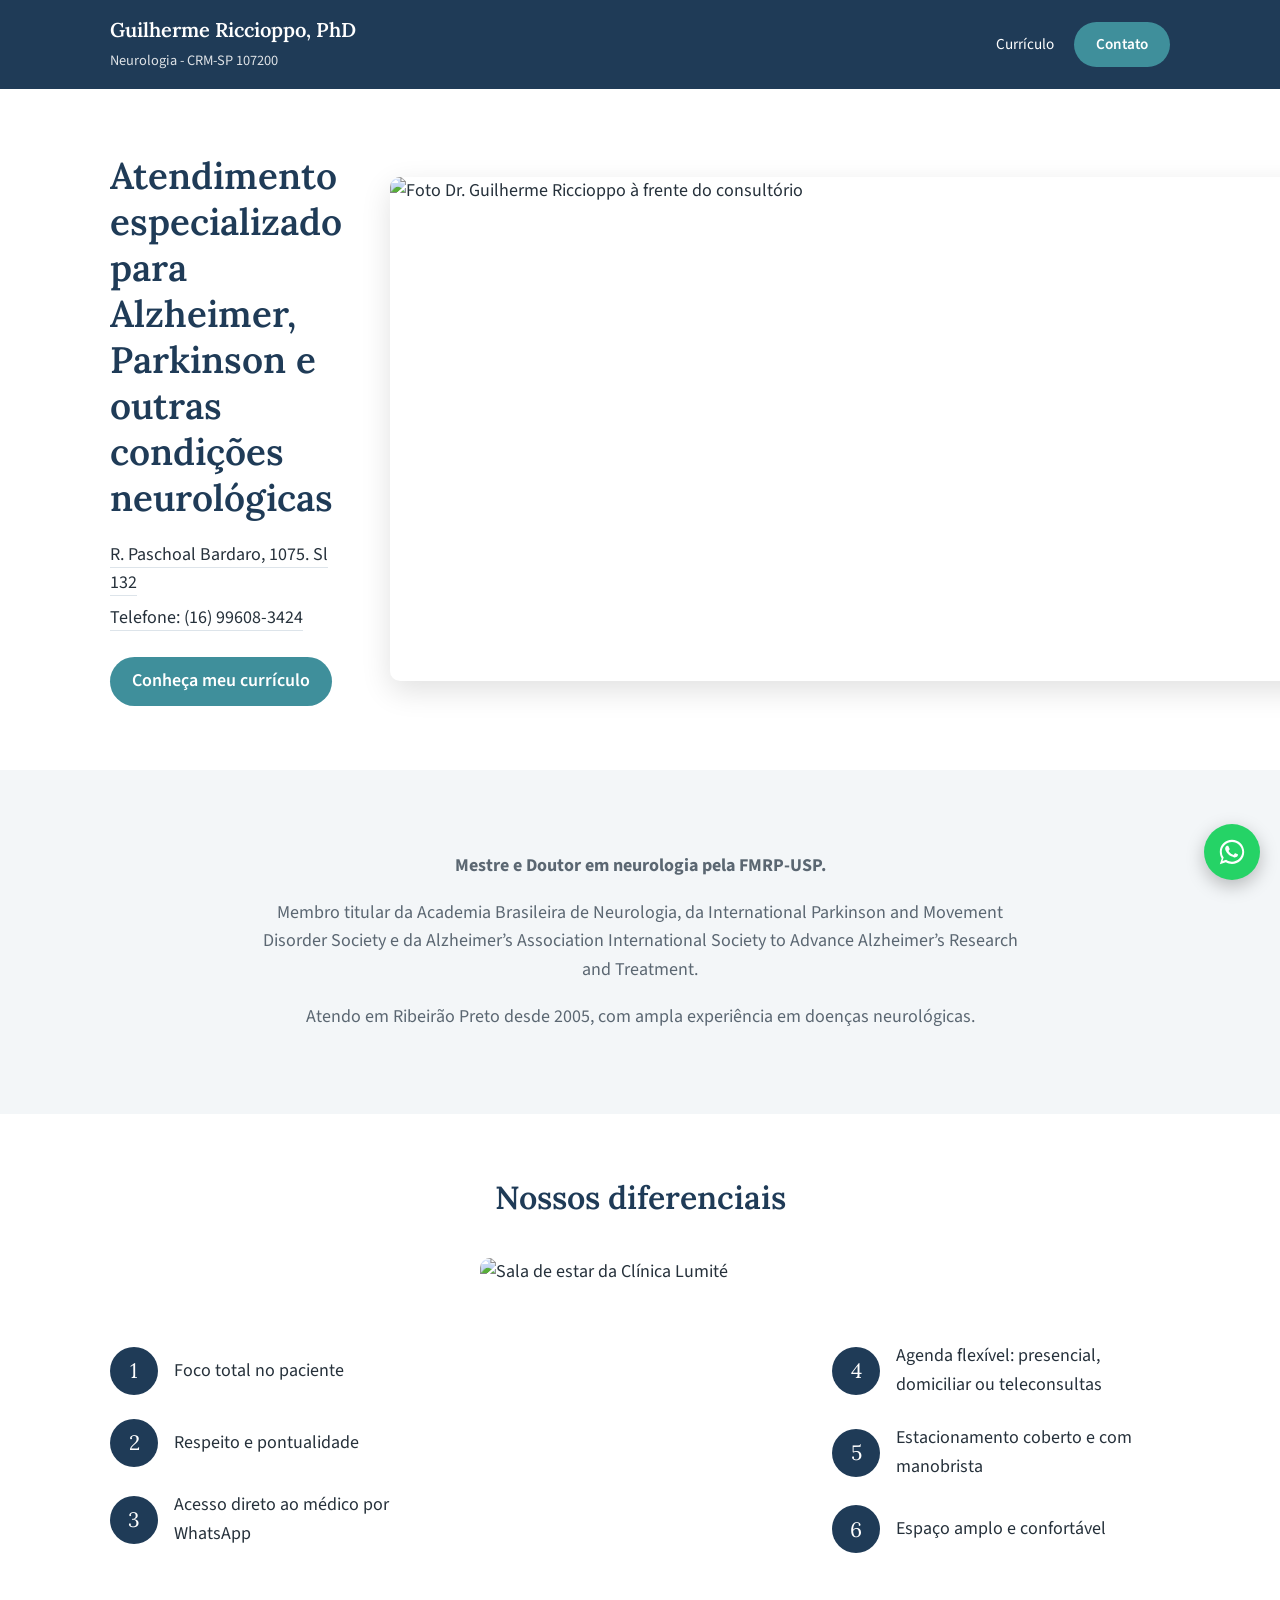
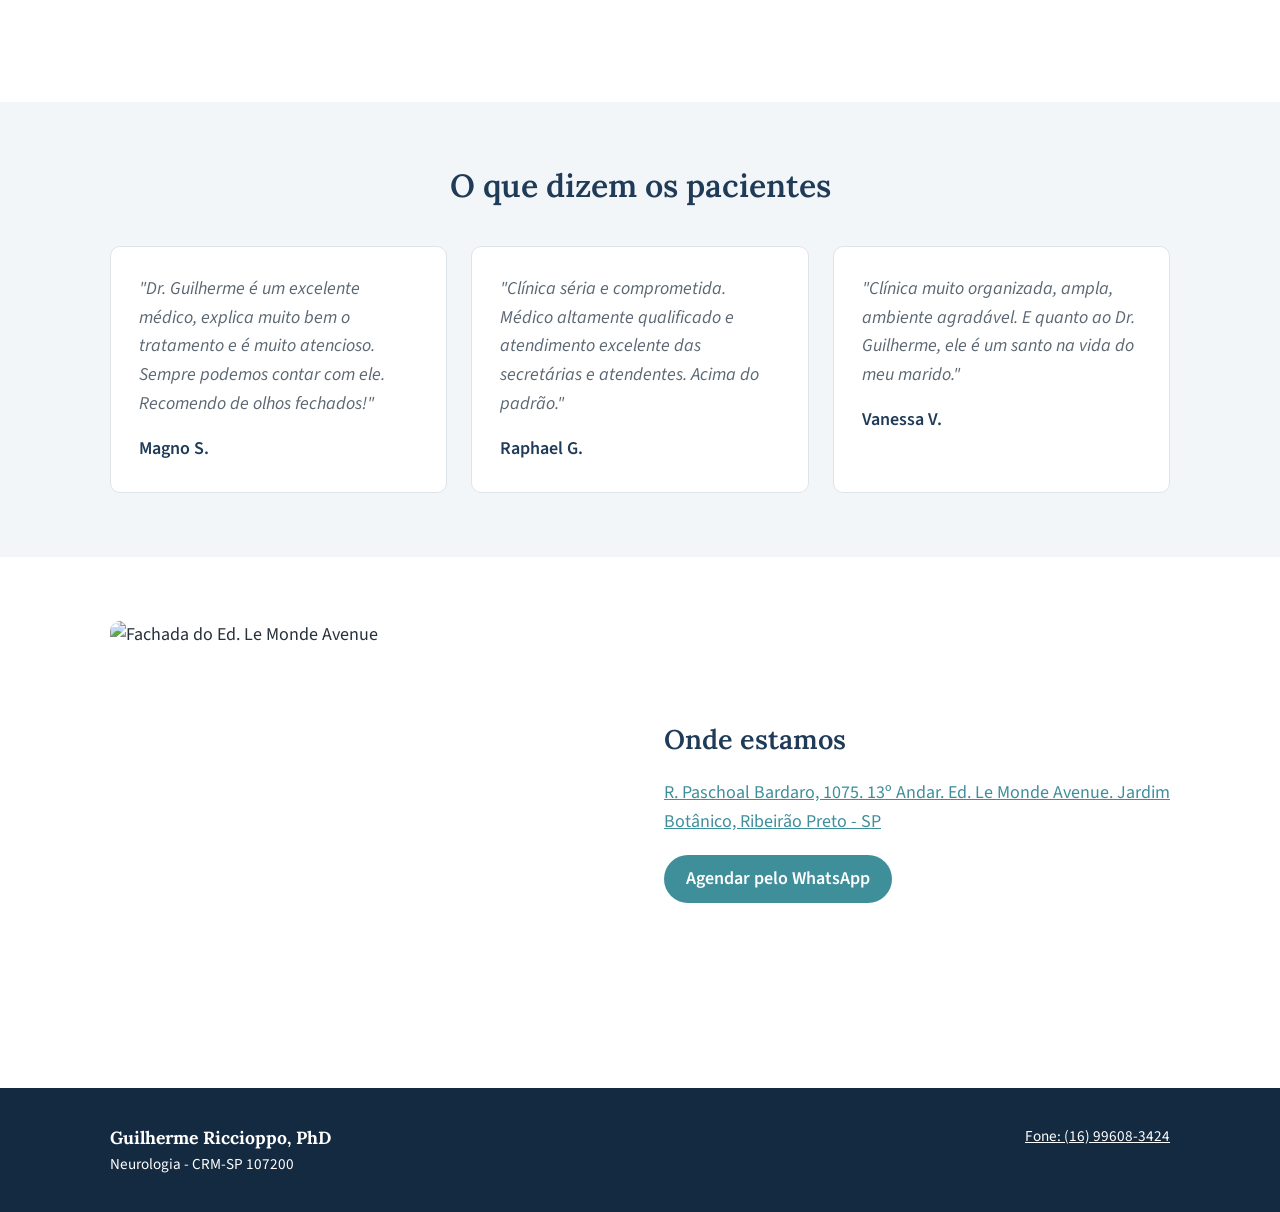
==== index.html @ bb1ff9f2 "Add files via upload" ====
<!doctype html>
<html lang="pt-BR">
<head>
  <meta charset="utf-8">
  <meta name="viewport" content="width=device-width, initial-scale=1">
  <title>Neurologista em Ribeirão Preto | Dr. Guilherme Riccioppo</title>
  <meta name="description" content="Dr. Guilherme Riccioppo, neurologista em Ribeirão Preto. Mestrado e doutorado pela USP. Especialista em Alzheimer e Parkinson.">
  <meta name="google-site-verification" content="aYEOcPiTILxVEPzBw_EZN9UqZXwTdBmmPAOuNg7Dypo">
  <meta name="format-detection" content="telephone=no">
  <link rel="canonical" href="https://www.drguilhermericcioppo.com.br/">

  <meta property="og:type" content="website">
  <meta property="og:site_name" content="Dr. Guilherme Riccioppo Neurologista">
  <meta property="og:title" content="Neurologista em Ribeirão Preto">
  <meta property="og:description" content="Dr. Guilherme Riccioppo, neurologista. Mestrado e doutorado pela USP. Especialista em Alzheimer e Parkinson.">
  <meta property="og:url" content="https://www.drguilhermericcioppo.com.br/">
  <meta property="og:image" content="https://www.drguilhermericcioppo.com.br/img/og.jpg">
  <meta name="twitter:card" content="summary_large_image">

  <link rel="preconnect" href="https://fonts.googleapis.com">
  <link rel="preconnect" href="https://fonts.gstatic.com" crossorigin>
  <link href="https://fonts.googleapis.com/css2?family=Lora:wght@500;600&family=Source+Sans+3:wght@400;600&display=swap" rel="stylesheet">
  <link rel="stylesheet" href="style.css">

  <script type="application/ld+json">
  {
    "@context": "https://schema.org",
    "@type": "Physician",
    "name": "Dr. Guilherme Riccioppo",
    "medicalSpecialty": "Neurologic",
    "url": "https://www.drguilhermericcioppo.com.br/",
    "telephone": "+55-16-99608-3424",
    "address": {
      "@type": "PostalAddress",
      "streetAddress": "R. Paschoal Bardaro, 1075, 13º andar, sala 132",
      "addressLocality": "Ribeirão Preto",
      "addressRegion": "SP",
      "addressCountry": "BR"
    }
  }
  </script>
</head>
<body>

<header class="topo">
  <div class="container">
    <a class="marca" href="./">
      <strong>Guilherme Riccioppo, PhD</strong>
      <span>Neurologia - CRM-SP 107200</span>
    </a>
    <nav class="nav">
      <a class="link-texto" href="curriculo.html">Currículo</a>
      <a class="botao" href="https://wa.me/5516996083424" target="_blank" rel="noopener">Contato</a>
    </nav>
  </div>
</header>

<main>

  <section class="hero">
    <div class="container">
      <div>
        <h1>Atendimento especializado para Alzheimer, Parkinson e outras condições neurológicas</h1>
        <ul class="contatos">
          <li><a href="https://maps.app.goo.gl/qVdudefk9HLkmgi99" target="_blank" rel="noopener">R. Paschoal Bardaro, 1075. Sl 132</a></li>
          <li><a href="https://wa.me/5516996083424" target="_blank" rel="noopener">Telefone: (16) 99608-3424</a></li>
        </ul>
        <a class="botao" href="curriculo.html">Conheça meu currículo</a>
      </div>
      <img src="img/consultorio.jpg" alt="Foto Dr. Guilherme Riccioppo à frente do consultório" width="930" height="504">
    </div>
  </section>

  <section class="sobre alt">
    <div class="container">
      <p><strong>Mestre e Doutor em neurologia pela FMRP-USP.</strong></p>
      <p>Membro titular da Academia Brasileira de Neurologia, da International Parkinson and Movement Disorder Society e da Alzheimer’s Association International Society to Advance Alzheimer’s Research and Treatment.</p>
      <p>Atendo em Ribeirão Preto desde 2005, com ampla experiência em doenças neurológicas.</p>
    </div>
  </section>

  <section class="diferenciais">
    <div class="container">
      <h2>Nossos diferenciais</h2>
      <div class="dif-grid">
        <ul class="dif-lista">
          <li><span class="num">1</span> Foco total no paciente</li>
          <li><span class="num">2</span> Respeito e pontualidade</li>
          <li><span class="num">3</span> Acesso direto ao médico por WhatsApp</li>
        </ul>
        <img src="img/sala-estar.jpg" alt="Sala de estar da Clínica Lumité" width="366" height="416" loading="lazy">
        <ul class="dif-lista">
          <li><span class="num">4</span> Agenda flexível: presencial, domiciliar ou teleconsultas</li>
          <li><span class="num">5</span> Estacionamento coberto e com manobrista</li>
          <li><span class="num">6</span> Espaço amplo e confortável</li>
        </ul>
      </div>
    </div>
  </section>

  <section class="depoimentos alt">
    <div class="container">
      <h2>O que dizem os pacientes</h2>
      <div class="dep-grid">
        <blockquote>
          "Dr. Guilherme é um excelente médico, explica muito bem o tratamento e é muito atencioso. Sempre podemos contar com ele. Recomendo de olhos fechados!"
          <cite>Magno S.</cite>
        </blockquote>
        <blockquote>
          "Clínica séria e comprometida. Médico altamente qualificado e atendimento excelente das secretárias e atendentes. Acima do padrão."
          <cite>Raphael G.</cite>
        </blockquote>
        <blockquote>
          "Clínica muito organizada, ampla, ambiente agradável. E quanto ao Dr. Guilherme, ele é um santo na vida do meu marido."
          <cite>Vanessa V.</cite>
        </blockquote>
      </div>
    </div>
  </section>

  <section class="local">
    <div class="container">
      <img src="img/predio.jpg" alt="Fachada do Ed. Le Monde Avenue" width="406" height="403" loading="lazy">
      <div>
        <h2>Onde estamos</h2>
        <p><a href="https://maps.app.goo.gl/qVdudefk9HLkmgi99" target="_blank" rel="noopener">R. Paschoal Bardaro, 1075. 13º Andar. Ed. Le Monde Avenue. Jardim Botânico, Ribeirão Preto - SP</a></p>
        <p><a class="botao" href="https://wa.me/5516996083424" target="_blank" rel="noopener">Agendar pelo WhatsApp</a></p>
      </div>
    </div>
  </section>

</main>

<footer class="rodape">
  <div class="container">
    <div>
      <strong>Guilherme Riccioppo, PhD</strong><br>
      Neurologia - CRM-SP 107200
    </div>
    <div>
      <a href="https://wa.me/5516996083424" target="_blank" rel="noopener">Fone: (16) 99608-3424</a>
    </div>
  </div>
</footer>

<a class="whats" href="https://wa.me/5516996083424" target="_blank" rel="noopener" aria-label="Conversar pelo WhatsApp">
  <svg viewBox="0 0 32 32" aria-hidden="true"><path d="M16 3C8.8 3 3 8.7 3 15.8c0 2.5.7 4.9 2 7L3 29l6.4-2c2 1.1 4.3 1.7 6.6 1.7 7.2 0 13-5.7 13-12.8S23.2 3 16 3zm0 23.3c-2.1 0-4.1-.6-5.9-1.7l-.4-.3-3.8 1.2 1.2-3.7-.3-.4a10.4 10.4 0 0 1-1.7-5.7C5.1 10 10 5.2 16 5.2S26.9 10 26.9 15.8 22 26.3 16 26.3zm6-7.8c-.3-.2-2-1-2.3-1.1-.3-.1-.5-.2-.8.2-.2.3-.9 1.1-1.1 1.3-.2.2-.4.3-.7.1-.3-.2-1.4-.5-2.7-1.6-1-.9-1.7-2-1.9-2.3-.2-.3 0-.5.1-.7l.5-.6c.2-.2.2-.4.3-.6.1-.2 0-.4 0-.6l-1.1-2.6c-.3-.7-.6-.6-.8-.6h-.7c-.2 0-.6.1-.9.4-.3.3-1.2 1.1-1.2 2.7s1.2 3.2 1.4 3.4c.2.2 2.4 3.6 5.8 5 .8.3 1.4.5 1.9.7.8.3 1.5.2 2.1.1.6-.1 2-.8 2.2-1.6.3-.8.3-1.5.2-1.6-.1-.2-.3-.3-.6-.4z"/></svg>
</a>

</body>
</html>
---- style.css ----
:root {
  --azul: #1f3b57;
  --azul-escuro: #142a40;
  --destaque: #3f8f9b;
  --fundo: #ffffff;
  --fundo-alt: #f3f6f8;
  --texto: #26313b;
  --texto-suave: #5b6772;
  --borda: #dde4ea;
  --max: 1100px;
}

* { box-sizing: border-box; }

html { scroll-behavior: smooth; }

body {
  margin: 0;
  font-family: "Source Sans 3", "Helvetica Neue", Arial, sans-serif;
  font-size: 18px;
  line-height: 1.6;
  color: var(--texto);
  background: var(--fundo);
}

h1, h2, h3 {
  font-family: "Lora", Georgia, serif;
  color: var(--azul);
  line-height: 1.25;
  font-weight: 600;
}

a { color: var(--destaque); }

img { max-width: 100%; height: auto; display: block; }

.container {
  max-width: var(--max);
  margin: 0 auto;
  padding: 0 20px;
}

/* Cabeçalho */
.topo {
  background: var(--azul);
  color: #fff;
  position: sticky;
  top: 0;
  z-index: 10;
}
.topo .container {
  display: flex;
  align-items: center;
  justify-content: space-between;
  gap: 16px;
  padding-top: 14px;
  padding-bottom: 14px;
}
.marca { color: #fff; text-decoration: none; }
.marca strong {
  display: block;
  font-family: "Lora", Georgia, serif;
  font-size: 1.25rem;
  font-weight: 600;
}
.marca span { font-size: 0.9rem; opacity: 0.85; }
.nav { display: flex; align-items: center; gap: 20px; }
.nav a { color: #fff; text-decoration: none; font-size: 0.95rem; }
.nav a:hover { text-decoration: underline; }

.botao {
  display: inline-block;
  background: var(--destaque);
  color: #fff !important;
  text-decoration: none !important;
  padding: 10px 22px;
  border-radius: 999px;
  font-weight: 600;
  transition: background 0.2s;
}
.botao:hover { background: #33767f; }
.botao.claro { background: #fff; color: var(--azul) !important; }

/* Seções */
section { padding: 64px 0; }
.alt { background: var(--fundo-alt); }

.hero .container {
  display: grid;
  grid-template-columns: 1.1fr 1fr;
  gap: 48px;
  align-items: center;
}
.hero h1 { font-size: 2.3rem; margin: 0 0 20px; }
.hero img { border-radius: 10px; box-shadow: 0 10px 30px rgba(0,0,0,0.12); }
.contatos { list-style: none; padding: 0; margin: 0 0 24px; }
.contatos li { margin-bottom: 6px; }
.contatos a { color: var(--texto); text-decoration: none; border-bottom: 1px solid var(--borda); }
.contatos a:hover { color: var(--destaque); }

.sobre .container { max-width: 820px; text-align: center; }
.sobre p { color: var(--texto-suave); }

/* Diferenciais */
.diferenciais h2, .depoimentos h2 { text-align: center; font-size: 2rem; margin: 0 0 40px; }
.dif-grid {
  display: grid;
  grid-template-columns: 1fr 320px 1fr;
  gap: 32px;
  align-items: center;
}
.dif-grid img { border-radius: 10px; width: 100%; height: 380px; object-fit: cover; }
.dif-lista { list-style: none; margin: 0; padding: 0; display: grid; gap: 24px; }
.dif-lista li { display: flex; gap: 16px; align-items: center; }
.num {
  flex: 0 0 48px;
  height: 48px;
  border-radius: 50%;
  background: var(--azul);
  color: #fff;
  display: flex;
  align-items: center;
  justify-content: center;
  font-family: "Lora", Georgia, serif;
  font-size: 1.3rem;
}

/* Depoimentos */
.dep-grid {
  display: grid;
  grid-template-columns: repeat(3, 1fr);
  gap: 24px;
}
blockquote {
  margin: 0;
  background: #fff;
  border: 1px solid var(--borda);
  border-radius: 10px;
  padding: 28px;
  font-style: italic;
  color: var(--texto-suave);
}
blockquote cite {
  display: block;
  margin-top: 16px;
  font-style: normal;
  font-weight: 600;
  color: var(--azul);
}

/* Localização */
.local .container {
  display: grid;
  grid-template-columns: 1fr 1fr;
  gap: 48px;
  align-items: center;
}
.local img { border-radius: 10px; }
.local h2 { margin-top: 0; }

/* Currículo */
.cv-intro .container {
  display: grid;
  grid-template-columns: 1fr 1.4fr;
  gap: 48px;
  align-items: center;
}
.cv-intro img { border-radius: 10px; }
.cv-texto { max-width: 820px; margin: 0 auto; }
.cv-logos { display: flex; gap: 24px; justify-content: center; align-items: center; flex-wrap: wrap; margin: 32px 0; }
.cv-logos img { max-height: 120px; width: auto; }

/* Rodapé */
.rodape {
  background: var(--azul-escuro);
  color: #fff;
  padding: 36px 0;
  font-size: 0.95rem;
}
.rodape .container {
  display: flex;
  justify-content: space-between;
  flex-wrap: wrap;
  gap: 16px;
}
.rodape a { color: #fff; }
.rodape strong { font-family: "Lora", Georgia, serif; font-size: 1.1rem; }

/* Botão flutuante de WhatsApp */
.whats {
  position: fixed;
  right: 20px;
  bottom: 20px;
  width: 56px;
  height: 56px;
  border-radius: 50%;
  background: #25d366;
  display: flex;
  align-items: center;
  justify-content: center;
  box-shadow: 0 6px 18px rgba(0,0,0,0.25);
  z-index: 20;
}
.whats svg { width: 30px; height: 30px; fill: #fff; }

/* Responsivo */
@media (max-width: 860px) {
  body { font-size: 17px; }
  section { padding: 44px 0; }
  .hero .container, .local .container, .cv-intro .container { grid-template-columns: 1fr; gap: 28px; }
  .hero h1 { font-size: 1.8rem; }
  .dif-grid { grid-template-columns: 1fr; }
  .dif-grid img { height: 260px; }
  .dep-grid { grid-template-columns: 1fr; }
  .nav .link-texto { display: none; }
  .marca strong { font-size: 1.1rem; }
}
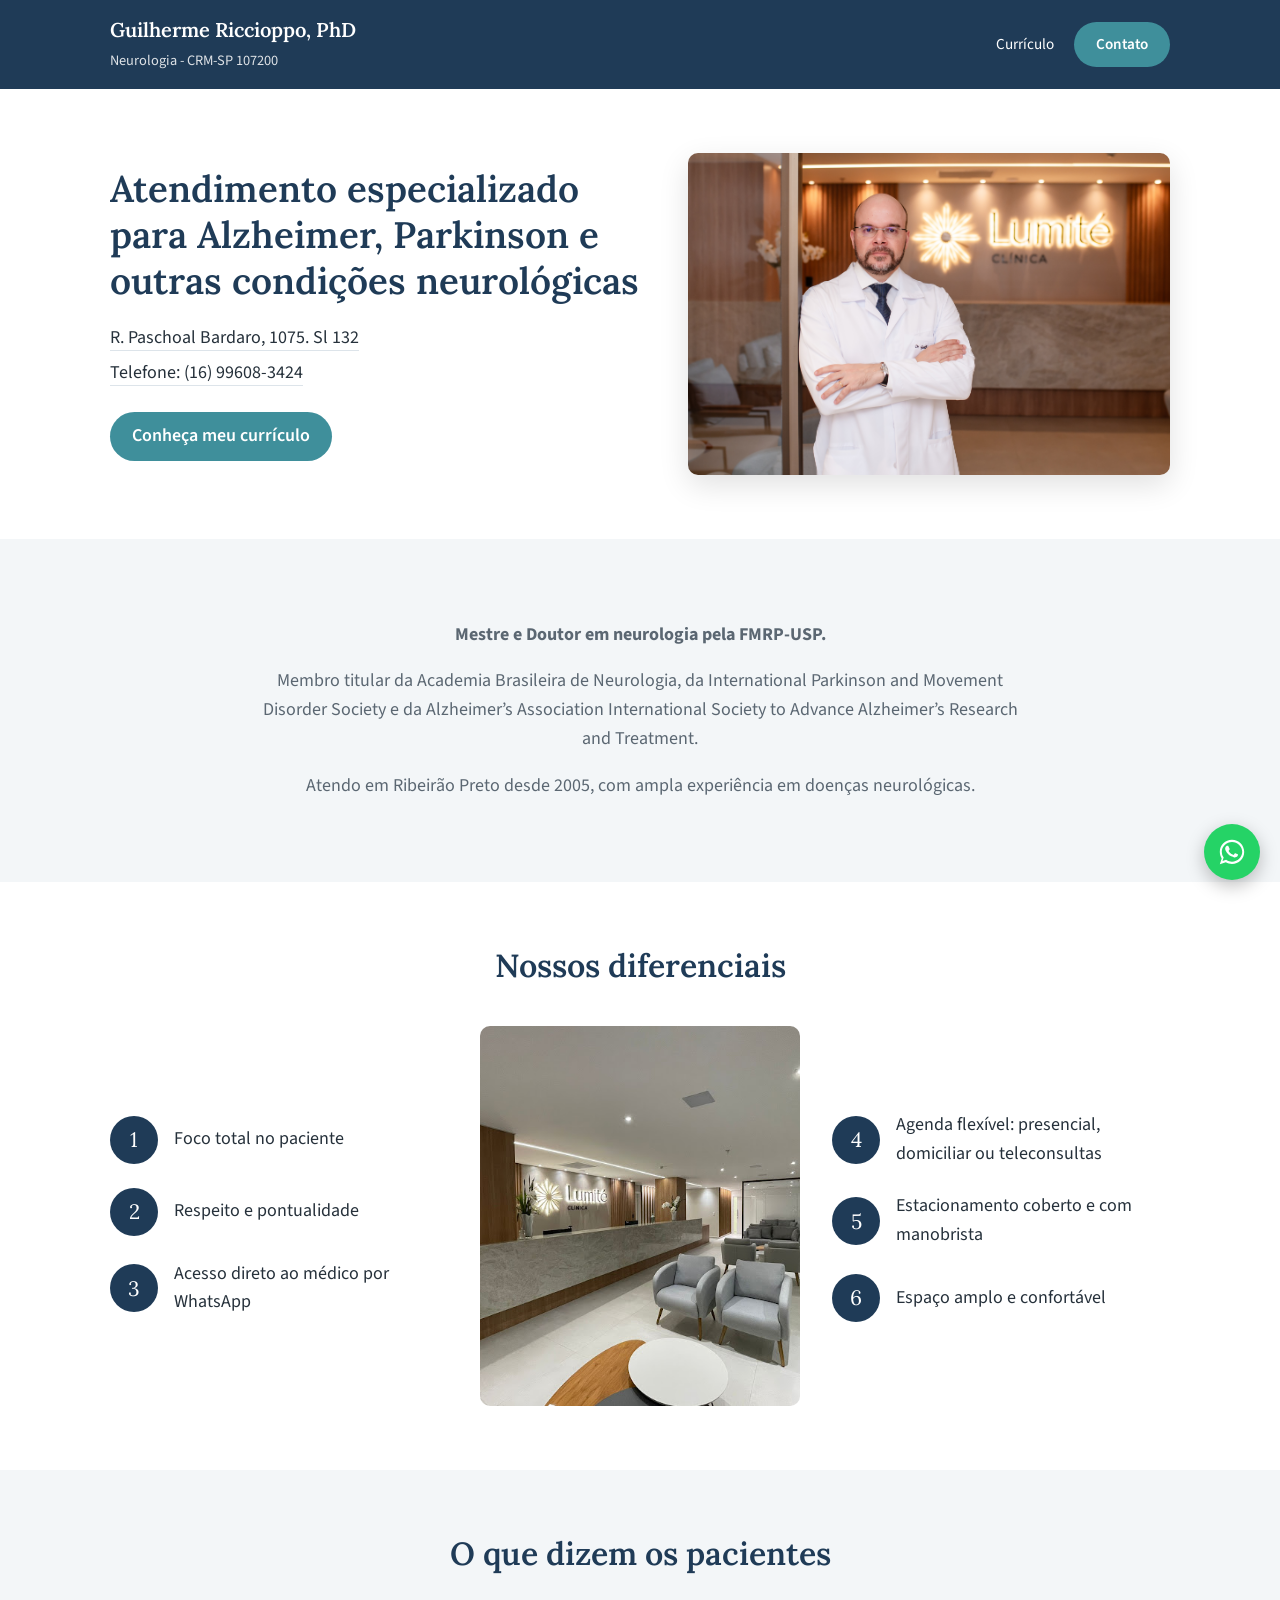
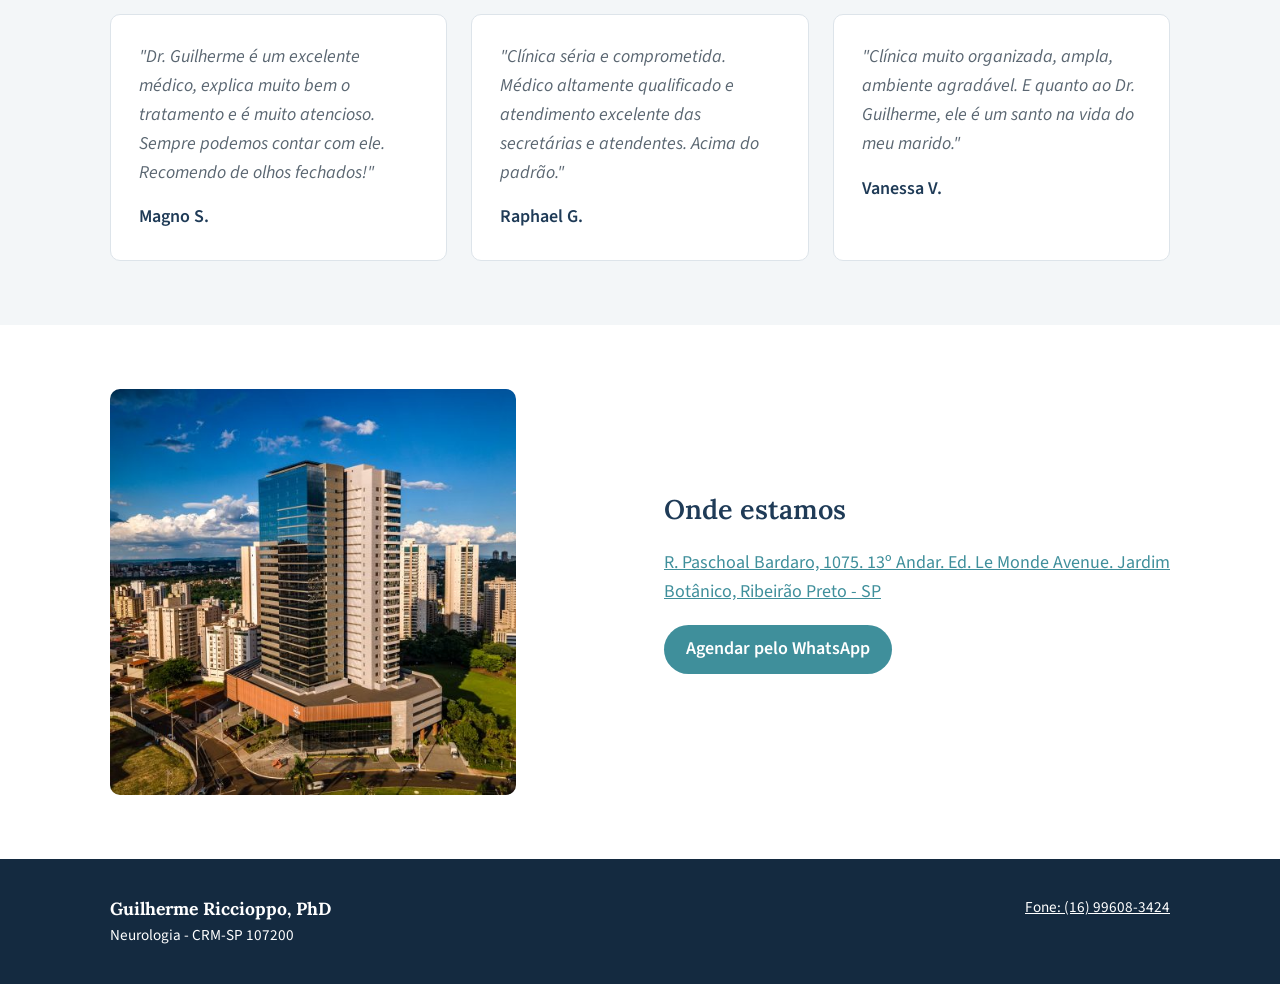
==== commit 16941346: "Add files via upload" ====
--- a/index.html
+++ b/index.html
@@ -14,7 +14,7 @@
   <meta property="og:title" content="Neurologista em Ribeirão Preto">
   <meta property="og:description" content="Dr. Guilherme Riccioppo, neurologista. Mestrado e doutorado pela USP. Especialista em Alzheimer e Parkinson.">
   <meta property="og:url" content="https://www.drguilhermericcioppo.com.br/">
-  <meta property="og:image" content="https://www.drguilhermericcioppo.com.br/img/og.jpg">
+  <meta property="og:image" content="https://www.drguilhermericcioppo.com.br/og.jpg">
   <meta name="twitter:card" content="summary_large_image">
 
   <link rel="preconnect" href="https://fonts.googleapis.com">
@@ -67,7 +67,7 @@
         </ul>
         <a class="botao" href="curriculo.html">Conheça meu currículo</a>
       </div>
-      <img src="img/consultorio.jpg" alt="Foto Dr. Guilherme Riccioppo à frente do consultório" width="930" height="504">
+      <img src="consultorio.jpg" alt="Foto Dr. Guilherme Riccioppo à frente do consultório" width="930" height="504">
     </div>
   </section>
 
@@ -88,7 +88,7 @@
           <li><span class="num">2</span> Respeito e pontualidade</li>
           <li><span class="num">3</span> Acesso direto ao médico por WhatsApp</li>
         </ul>
-        <img src="img/sala-estar.jpg" alt="Sala de estar da Clínica Lumité" width="366" height="416" loading="lazy">
+        <img src="sala-estar.jpg" alt="Sala de estar da Clínica Lumité" width="366" height="416" loading="lazy">
         <ul class="dif-lista">
           <li><span class="num">4</span> Agenda flexível: presencial, domiciliar ou teleconsultas</li>
           <li><span class="num">5</span> Estacionamento coberto e com manobrista</li>
@@ -120,7 +120,7 @@
 
   <section class="local">
     <div class="container">
-      <img src="img/predio.jpg" alt="Fachada do Ed. Le Monde Avenue" width="406" height="403" loading="lazy">
+      <img src="predio.jpg" alt="Fachada do Ed. Le Monde Avenue" width="406" height="403" loading="lazy">
       <div>
         <h2>Onde estamos</h2>
         <p><a href="https://maps.app.goo.gl/qVdudefk9HLkmgi99" target="_blank" rel="noopener">R. Paschoal Bardaro, 1075. 13º Andar. Ed. Le Monde Avenue. Jardim Botânico, Ribeirão Preto - SP</a></p>
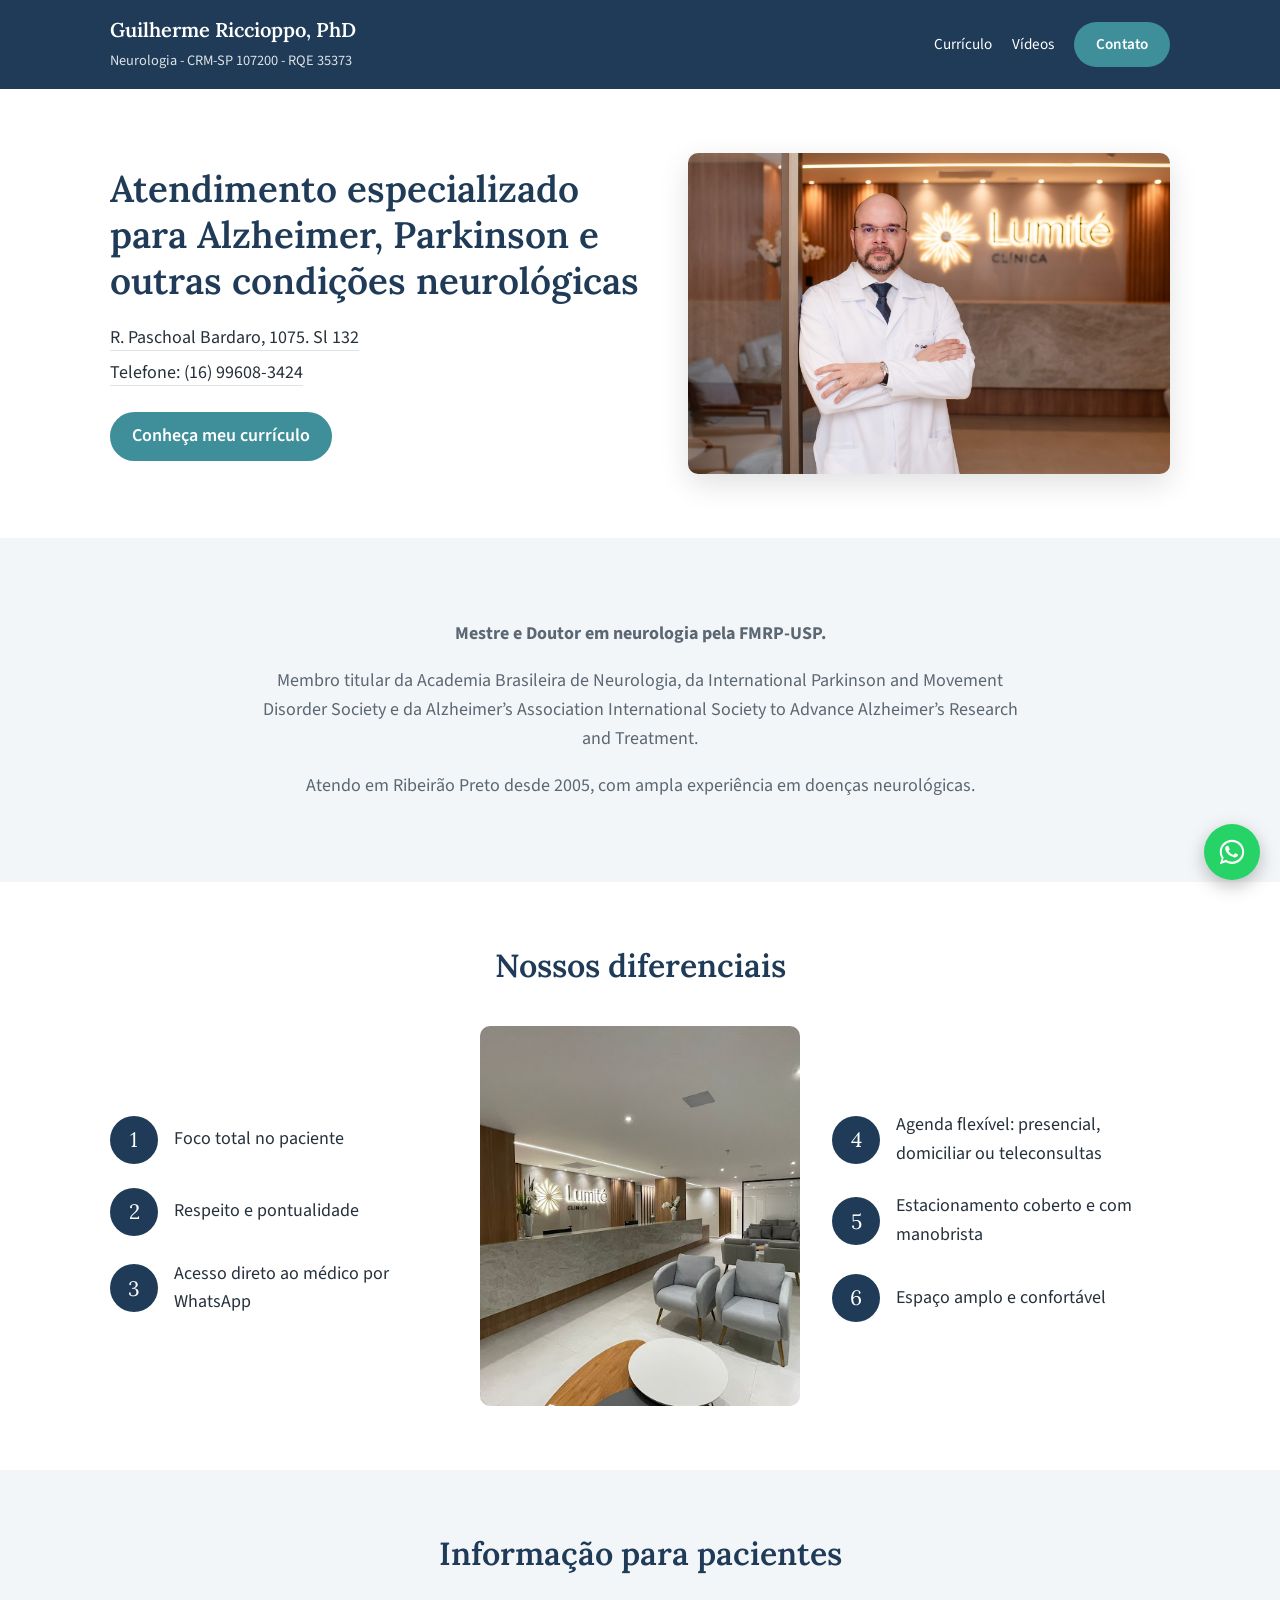
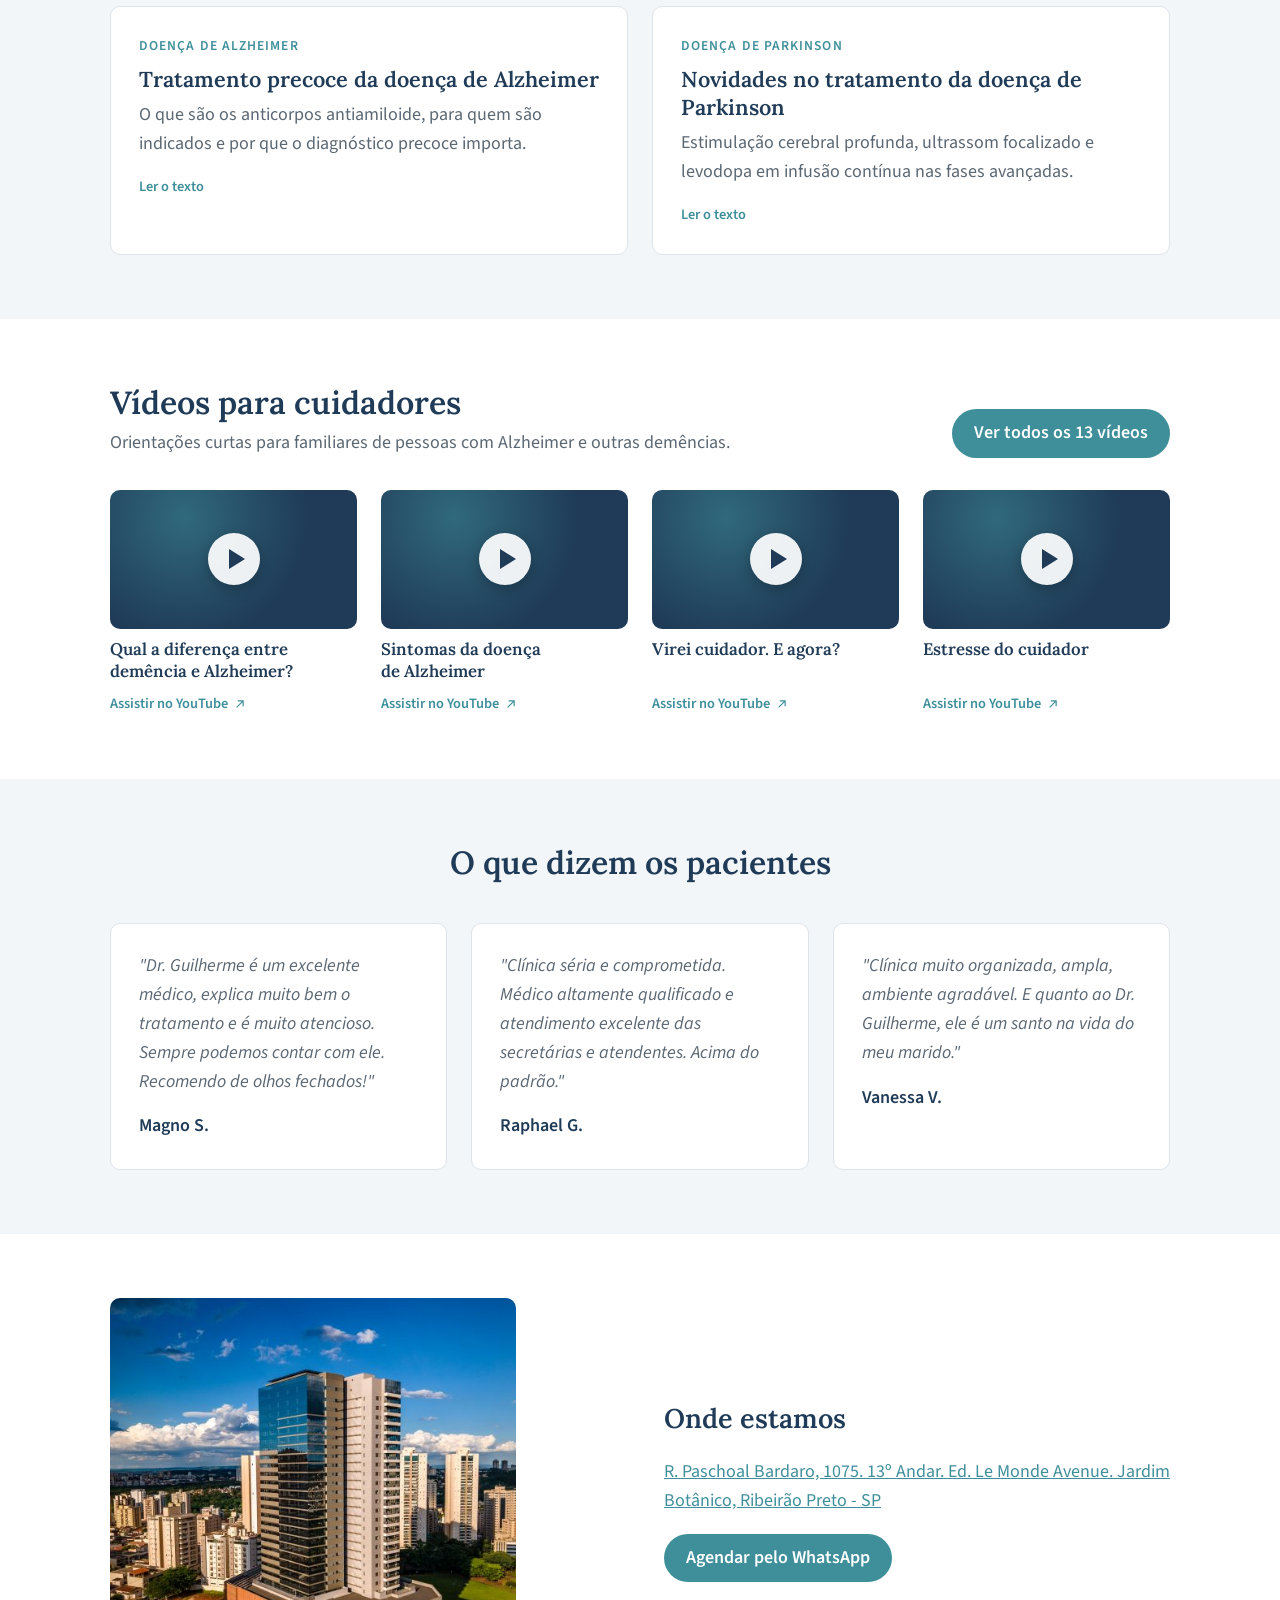
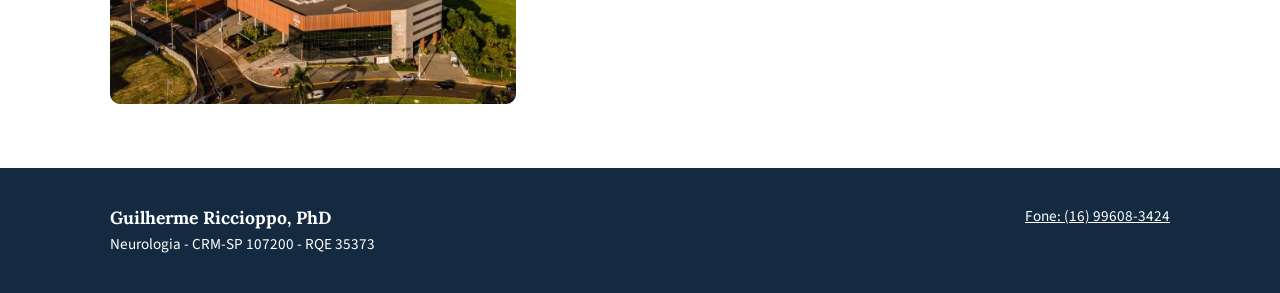
==== commit 2c880eaf: "Versão 1.1: vídeos para cuidadores, textos sobre Alzheimer e Parkinson Co-Authored-By: Claude Opus 5" ====
--- a/index.html
+++ b/index.html
@@ -4,7 +4,7 @@
   <meta charset="utf-8">
   <meta name="viewport" content="width=device-width, initial-scale=1">
   <title>Neurologista em Ribeirão Preto | Dr. Guilherme Riccioppo</title>
-  <meta name="description" content="Dr. Guilherme Riccioppo, neurologista em Ribeirão Preto. Mestrado e doutorado pela USP. Especialista em Alzheimer e Parkinson.">
+  <meta name="description" content="Dr. Guilherme Riccioppo, neurologista em Ribeirão Preto. Mestrado e doutorado pela USP. Atuação em doença de Alzheimer e doença de Parkinson.">
   <meta name="google-site-verification" content="aYEOcPiTILxVEPzBw_EZN9UqZXwTdBmmPAOuNg7Dypo">
   <meta name="format-detection" content="telephone=no">
   <link rel="canonical" href="https://www.drguilhermericcioppo.com.br/">
@@ -12,7 +12,7 @@
   <meta property="og:type" content="website">
   <meta property="og:site_name" content="Dr. Guilherme Riccioppo Neurologista">
   <meta property="og:title" content="Neurologista em Ribeirão Preto">
-  <meta property="og:description" content="Dr. Guilherme Riccioppo, neurologista. Mestrado e doutorado pela USP. Especialista em Alzheimer e Parkinson.">
+  <meta property="og:description" content="Dr. Guilherme Riccioppo, neurologista. Mestrado e doutorado pela USP. Atuação em doença de Alzheimer e doença de Parkinson.">
   <meta property="og:url" content="https://www.drguilhermericcioppo.com.br/">
   <meta property="og:image" content="https://www.drguilhermericcioppo.com.br/og.jpg">
   <meta name="twitter:card" content="summary_large_image">
@@ -46,10 +46,11 @@
   <div class="container">
     <a class="marca" href="./">
       <strong>Guilherme Riccioppo, PhD</strong>
-      <span>Neurologia - CRM-SP 107200</span>
+      <span>Neurologia - CRM-SP 107200 - RQE 35373</span>
     </a>
     <nav class="nav">
       <a class="link-texto" href="curriculo.html">Currículo</a>
+      <a class="link-texto" href="videos.html">Vídeos</a>
       <a class="botao" href="https://wa.me/5516996083424" target="_blank" rel="noopener">Contato</a>
     </nav>
   </div>
@@ -94,6 +95,60 @@
           <li><span class="num">5</span> Estacionamento coberto e com manobrista</li>
           <li><span class="num">6</span> Espaço amplo e confortável</li>
         </ul>
+      </div>
+    </div>
+  </section>
+
+  <section class="artigos-home alt">
+    <div class="container">
+      <h2>Informação para pacientes</h2>
+      <div class="artigos-grid">
+        <a class="artigo-card" href="alzheimer.html">
+          <span class="sobretitulo">Doença de Alzheimer</span>
+          <span class="artigo-card-titulo">Tratamento precoce da doença de Alzheimer</span>
+          <span class="artigo-card-resumo">O que são os anticorpos antiamiloide, para quem são indicados e por que o diagnóstico precoce importa.</span>
+          <span class="video-link">Ler o texto</span>
+        </a>
+        <a class="artigo-card" href="parkinson.html">
+          <span class="sobretitulo">Doença de Parkinson</span>
+          <span class="artigo-card-titulo">Novidades no tratamento da doença de Parkinson</span>
+          <span class="artigo-card-resumo">Estimulação cerebral profunda, ultrassom focalizado e levodopa em infusão contínua nas fases avançadas.</span>
+          <span class="video-link">Ler o texto</span>
+        </a>
+      </div>
+    </div>
+  </section>
+
+  <section class="videos-home">
+    <div class="container">
+      <div class="videos-home-topo">
+        <div>
+          <h2>Vídeos para cuidadores</h2>
+          <p>Orientações curtas para familiares de pessoas com Alzheimer e outras demências.</p>
+        </div>
+        <a class="botao" href="videos.html">Ver todos os 13 vídeos</a>
+      </div>
+      <div class="video-grid">
+        <a class="video" href="https://www.youtube.com/watch?v=SNJXuMzKSYs" target="_blank" rel="noopener">
+          <span class="video-thumb"><img src="https://i.ytimg.com/vi/SNJXuMzKSYs/hqdefault.jpg" alt="" width="480" height="360" loading="lazy" onerror="this.remove()"><span class="play" aria-hidden="true"></span></span>
+          <span class="video-titulo">Qual a diferença entre demência e Alzheimer?</span>
+          <span class="video-link">Assistir no YouTube <svg viewBox="0 0 16 16" aria-hidden="true"><path d="M5 3h8v8h-1.6V5.7l-7.3 7.4L3 12l7.3-7.4H5z"/></svg></span>
+        </a>
+        <a class="video" href="https://www.youtube.com/watch?v=hxE9T49pfcY" target="_blank" rel="noopener">
+          <span class="video-thumb"><img src="https://i.ytimg.com/vi/hxE9T49pfcY/hqdefault.jpg" alt="" width="480" height="360" loading="lazy" onerror="this.remove()"><span class="play" aria-hidden="true"></span></span>
+          <span class="video-titulo">Sintomas da doença de Alzheimer</span>
+          <span class="video-link">Assistir no YouTube <svg viewBox="0 0 16 16" aria-hidden="true"><path d="M5 3h8v8h-1.6V5.7l-7.3 7.4L3 12l7.3-7.4H5z"/></svg></span>
+        </a>
+        <a class="video" href="https://www.youtube.com/watch?v=A24LU7_LsNs" target="_blank" rel="noopener">
+          <span class="video-thumb"><img src="https://i.ytimg.com/vi/A24LU7_LsNs/hqdefault.jpg" alt="" width="480" height="360" loading="lazy" onerror="this.remove()"><span class="play" aria-hidden="true"></span></span>
+          <span class="video-titulo">Virei cuidador. E agora?</span>
+          <span class="video-link">Assistir no YouTube <svg viewBox="0 0 16 16" aria-hidden="true"><path d="M5 3h8v8h-1.6V5.7l-7.3 7.4L3 12l7.3-7.4H5z"/></svg></span>
+        </a>
+        <a class="video" href="https://www.youtube.com/watch?v=ZsavhUbPQ0U" target="_blank" rel="noopener">
+          <span class="video-thumb"><img src="https://i.ytimg.com/vi/ZsavhUbPQ0U/hqdefault.jpg" alt="" width="480" height="360" loading="lazy" onerror="this.remove()"><span class="play" aria-hidden="true"></span></span>
+          <span class="video-titulo">Estresse do cuidador</span>
+          <span class="video-link">Assistir no YouTube <svg viewBox="0 0 16 16" aria-hidden="true"><path d="M5 3h8v8h-1.6V5.7l-7.3 7.4L3 12l7.3-7.4H5z"/></svg></span>
+        </a>
       </div>
     </div>
   </section>
@@ -135,7 +190,7 @@
   <div class="container">
     <div>
       <strong>Guilherme Riccioppo, PhD</strong><br>
-      Neurologia - CRM-SP 107200
+      Neurologia - CRM-SP 107200 - RQE 35373
     </div>
     <div>
       <a href="https://wa.me/5516996083424" target="_blank" rel="noopener">Fone: (16) 99608-3424</a>
--- a/style.css
+++ b/style.css
@@ -203,6 +203,208 @@
 }
 .whats svg { width: 30px; height: 30px; fill: #fff; }
 
+/* Vídeos */
+.videos-intro { padding-bottom: 32px; }
+.videos-intro .container { max-width: 820px; }
+.videos-intro h1 { font-size: 2.3rem; margin: 0 0 16px; text-wrap: balance; }
+.videos-intro p { color: var(--texto-suave); margin: 0; }
+.sobretitulo {
+  font-size: 0.85rem;
+  font-weight: 600;
+  letter-spacing: 0.08em;
+  text-transform: uppercase;
+  color: var(--destaque) !important;
+  margin: 0 0 8px !important;
+}
+.video-atalhos { display: flex; flex-wrap: wrap; gap: 10px; margin-top: 24px; }
+.video-atalhos a {
+  font-size: 0.95rem;
+  color: var(--azul);
+  text-decoration: none;
+  border: 1px solid var(--borda);
+  border-radius: 999px;
+  padding: 6px 16px;
+  transition: border-color 0.2s, color 0.2s;
+}
+.video-atalhos a:hover { border-color: var(--destaque); color: var(--destaque); }
+
+.videos-lista { padding-top: 16px; }
+.videos-lista .container { display: grid; gap: 56px; }
+.video-grupo { scroll-margin-top: 96px; }
+.video-grupo-topo {
+  display: flex;
+  flex-wrap: wrap;
+  align-items: baseline;
+  gap: 4px 16px;
+  border-bottom: 1px solid var(--borda);
+  padding-bottom: 12px;
+  margin-bottom: 24px;
+}
+.video-grupo-topo h2 { margin: 0; font-size: 1.6rem; }
+.video-grupo-topo p { margin: 0; color: var(--texto-suave); font-size: 1rem; }
+
+.video-grid {
+  display: grid;
+  grid-template-columns: repeat(4, minmax(0, 1fr));
+  gap: 28px 24px;
+}
+.video {
+  display: flex;
+  flex-direction: column;
+  gap: 10px;
+  text-decoration: none;
+  color: var(--texto);
+  border-radius: 10px;
+}
+.video:focus-visible { outline: 3px solid var(--destaque); outline-offset: 4px; }
+.video-thumb {
+  position: relative;
+  display: block;
+  aspect-ratio: 16 / 9;
+  max-width: 100%;
+  border-radius: 10px;
+  overflow: hidden;
+  background:
+    radial-gradient(circle at 30% 20%, rgba(63,143,155,0.55), transparent 60%),
+    var(--azul);
+}
+.video-thumb img {
+  width: 100%;
+  height: 100%;
+  object-fit: cover;
+  transition: transform 0.35s ease;
+}
+.play {
+  position: absolute;
+  left: 50%;
+  top: 50%;
+  width: 52px;
+  height: 52px;
+  margin: -26px 0 0 -26px;
+  border-radius: 50%;
+  background: rgba(255,255,255,0.92);
+  box-shadow: 0 4px 14px rgba(0,0,0,0.25);
+  transition: transform 0.25s ease, background 0.25s;
+}
+.play::after {
+  content: "";
+  position: absolute;
+  left: 21px;
+  top: 16px;
+  border-style: solid;
+  border-width: 10px 0 10px 16px;
+  border-color: transparent transparent transparent var(--azul);
+}
+.video:hover .video-thumb img { transform: scale(1.04); }
+.video:hover .play { transform: scale(1.08); background: #fff; }
+.video-titulo {
+  font-family: "Lora", Georgia, serif;
+  font-weight: 600;
+  font-size: 1.05rem;
+  line-height: 1.3;
+  color: var(--azul);
+  text-wrap: balance;
+}
+.video:hover .video-titulo { color: var(--destaque); }
+.video-link {
+  display: inline-flex;
+  align-items: center;
+  gap: 6px;
+  font-size: 0.9rem;
+  font-weight: 600;
+  color: var(--destaque);
+  margin-top: auto;
+}
+.video-link svg { width: 12px; height: 12px; fill: currentColor; }
+
+.videos-home-topo {
+  display: flex;
+  flex-wrap: wrap;
+  justify-content: space-between;
+  align-items: flex-end;
+  gap: 16px 32px;
+  margin-bottom: 32px;
+}
+.videos-home-topo h2 { font-size: 2rem; margin: 0 0 6px; }
+.videos-home-topo p { margin: 0; color: var(--texto-suave); }
+
+.videos-duvida .container { max-width: 720px; text-align: center; }
+.videos-duvida h2 { margin-top: 0; }
+.videos-duvida p { color: var(--texto-suave); }
+
+@media (prefers-reduced-motion: reduce) {
+  .video-thumb img, .play { transition: none; }
+  .video:hover .video-thumb img, .video:hover .play { transform: none; }
+}
+@media (max-width: 1000px) {
+  .video-grid { grid-template-columns: repeat(2, minmax(0, 1fr)); }
+}
+
+/* Artigos */
+.artigo { padding: 56px 0 72px; }
+.artigo-corpo { max-width: 720px; }
+.artigo h1 { font-size: 2.3rem; margin: 0 0 16px; text-wrap: balance; }
+.artigo h2 { font-size: 1.45rem; margin: 40px 0 10px; text-wrap: balance; }
+.artigo p { margin: 0 0 14px; }
+.artigo-lead { font-size: 1.2rem; color: var(--texto-suave); line-height: 1.55; }
+.artigo sup { font-size: 0.7em; line-height: 0; }
+.artigo sup a { text-decoration: none; font-weight: 600; }
+.artigo-lista { padding-left: 20px; margin: 0 0 14px; display: grid; gap: 8px; }
+.artigo-destaque {
+  margin: 36px 0;
+  padding: 24px 28px;
+  background: var(--fundo-alt);
+  border-left: 4px solid var(--destaque);
+  border-radius: 0 10px 10px 0;
+}
+.artigo-destaque h2 { margin-top: 0; font-size: 1.25rem; }
+.artigo-destaque p:last-child { margin-bottom: 0; }
+.artigo-figura {
+  float: right;
+  width: 230px;
+  margin: 6px 0 16px 28px;
+}
+.artigo-figura img { border-radius: 10px; width: 100%; }
+.artigo-figura figcaption { font-size: 0.85rem; color: var(--texto-suave); margin-top: 8px; line-height: 1.4; }
+.artigo-destaque, .artigo-contato, .artigo-refs { clear: both; }
+.artigo-contato {
+  margin: 36px 0;
+  padding: 28px;
+  background: var(--azul);
+  color: #fff;
+  border-radius: 10px;
+}
+.artigo-contato h2 { color: #fff; margin: 0 0 8px; font-size: 1.35rem; }
+.artigo-contato p { margin: 0 0 16px; opacity: 0.92; }
+.artigo-contato p:last-child { margin: 0; opacity: 1; }
+.artigo-refs { border-top: 1px solid var(--borda); margin-top: 40px; padding: 0; }
+.artigo-refs h2 { font-size: 1.1rem; margin: 24px 0 10px; }
+.artigo-refs ol { margin: 0; padding-left: 22px; font-size: 0.88rem; color: var(--texto-suave); display: grid; gap: 6px; overflow-wrap: anywhere; }
+.artigo-nota { font-size: 0.88rem; color: var(--texto-suave); margin-top: 24px !important; }
+.artigo-outro { font-weight: 600; margin-top: 20px !important; }
+
+.artigos-home h2 { text-align: center; font-size: 2rem; margin: 0 0 32px; }
+.artigos-grid { display: grid; grid-template-columns: repeat(2, minmax(0, 1fr)); gap: 24px; }
+.artigo-card {
+  display: flex;
+  flex-direction: column;
+  gap: 8px;
+  padding: 28px;
+  background: #fff;
+  border: 1px solid var(--borda);
+  border-radius: 10px;
+  text-decoration: none;
+  color: var(--texto);
+  transition: border-color 0.2s, box-shadow 0.2s;
+}
+.artigo-card:hover { border-color: var(--destaque); box-shadow: 0 8px 24px rgba(31,59,87,0.08); }
+.artigo-card:focus-visible { outline: 3px solid var(--destaque); outline-offset: 3px; }
+.artigo-card .sobretitulo { margin: 0 !important; }
+.artigo-card-titulo { font-family: "Lora", Georgia, serif; font-weight: 600; font-size: 1.35rem; line-height: 1.3; color: var(--azul); }
+.artigo-card-resumo { color: var(--texto-suave); }
+.artigo-card .video-link { margin-top: 8px; }
+.artigo-card:hover .artigo-card-titulo { color: var(--destaque); }
+
 /* Responsivo */
 @media (max-width: 860px) {
   body { font-size: 17px; }
@@ -212,6 +414,18 @@
   .dif-grid { grid-template-columns: 1fr; }
   .dif-grid img { height: 260px; }
   .dep-grid { grid-template-columns: 1fr; }
-  .nav .link-texto { display: none; }
+  .nav { gap: 16px; }
+  .nav .botao { display: none; }
+  .nav a { font-size: 0.9rem; }
+  .videos-intro h1 { font-size: 1.8rem; }
   .marca strong { font-size: 1.1rem; }
 }
+
+@media (max-width: 560px) {
+  .artigos-grid { grid-template-columns: 1fr; }
+  .artigo-figura { float: none; width: auto; max-width: 280px; margin: 8px auto 20px; }
+  .artigo h1 { font-size: 1.8rem; }
+  .artigo-destaque, .artigo-contato, .artigo-card { padding: 22px; }
+  .video-grid { grid-template-columns: 1fr; gap: 28px; }
+  .videos-home-topo .botao { width: 100%; text-align: center; }
+}
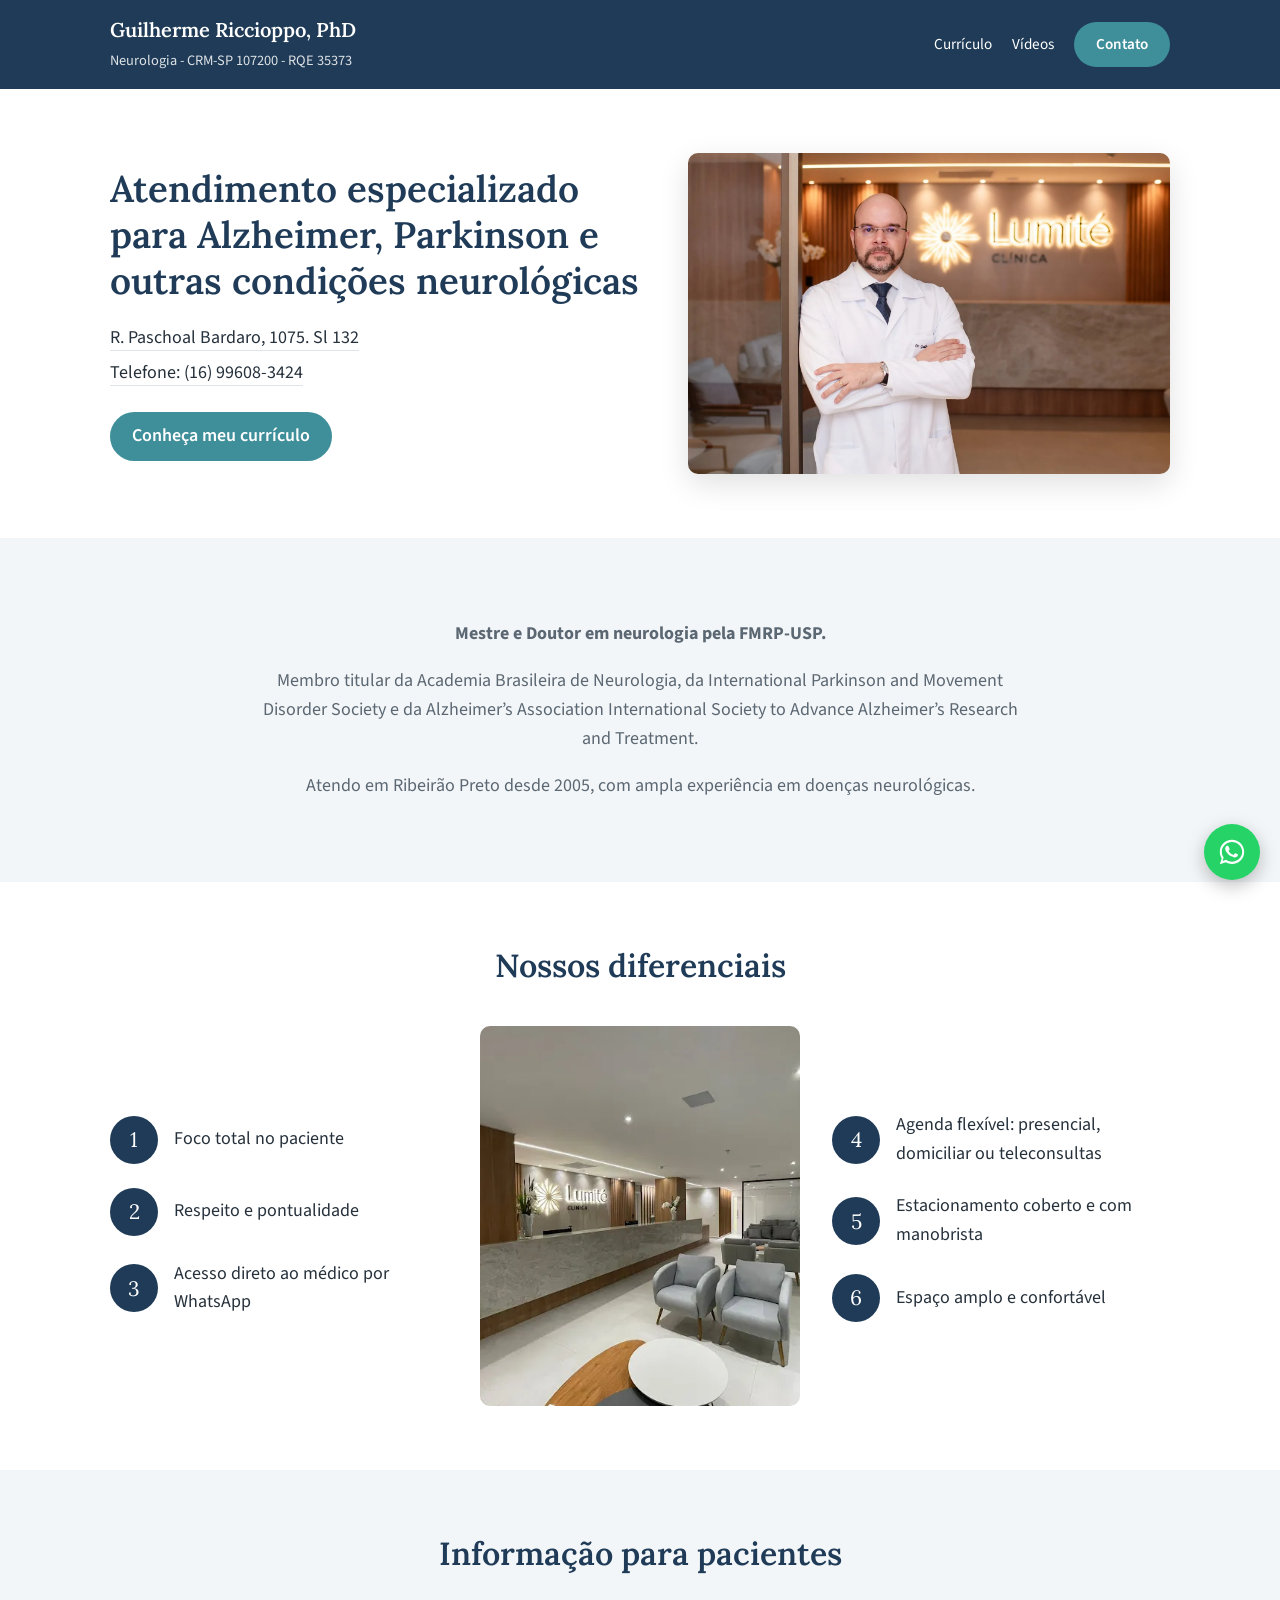
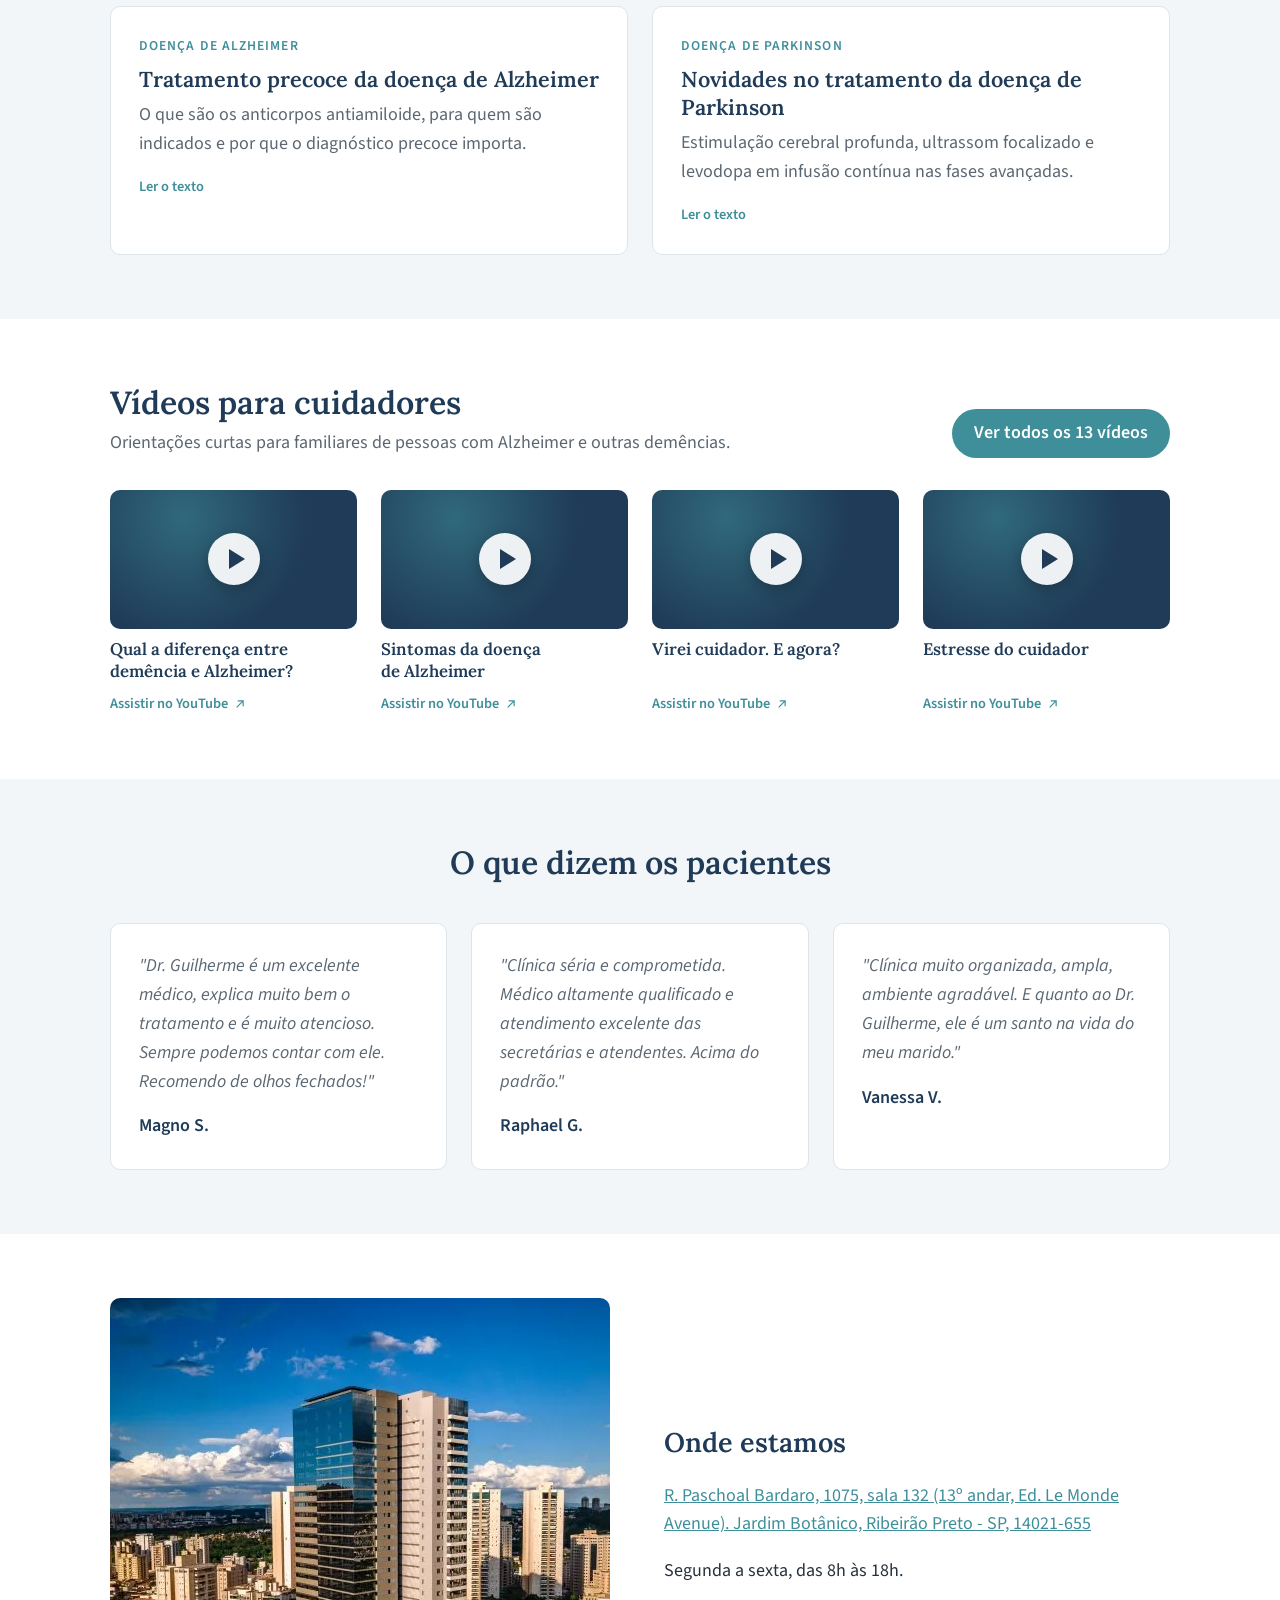
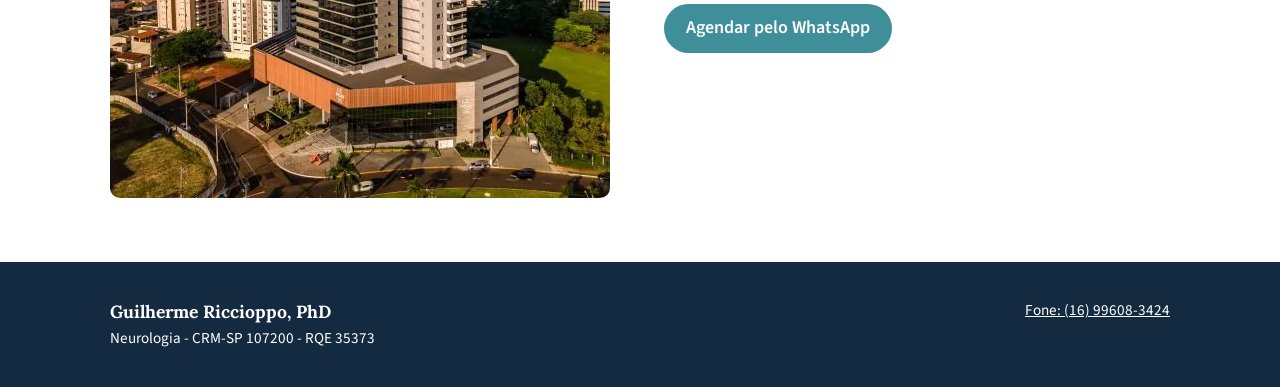
==== commit 87954099: "Versão 1.2: SEO, fotos em WebP, redirecionamento e ícones Co-Authored-By: Claude Opus 5.5 <noreply@a" ====
--- a/index.html
+++ b/index.html
@@ -4,15 +4,16 @@
   <meta charset="utf-8">
   <meta name="viewport" content="width=device-width, initial-scale=1">
   <title>Neurologista em Ribeirão Preto | Dr. Guilherme Riccioppo</title>
-  <meta name="description" content="Dr. Guilherme Riccioppo, neurologista em Ribeirão Preto. Mestrado e doutorado pela USP. Atuação em doença de Alzheimer e doença de Parkinson.">
+  <meta name="description" content="Dr. Guilherme Riccioppo, neurologista em Ribeirão Preto (CRM-SP 107200, RQE 35373). Mestrado e doutorado pela FMRP-USP. Atuação em doença de Alzheimer, doença de Parkinson e outras doenças neurológicas. Consultas presenciais e teleconsulta.">
   <meta name="google-site-verification" content="aYEOcPiTILxVEPzBw_EZN9UqZXwTdBmmPAOuNg7Dypo">
   <meta name="format-detection" content="telephone=no">
   <link rel="canonical" href="https://www.drguilhermericcioppo.com.br/">
 
   <meta property="og:type" content="website">
   <meta property="og:site_name" content="Dr. Guilherme Riccioppo Neurologista">
-  <meta property="og:title" content="Neurologista em Ribeirão Preto">
-  <meta property="og:description" content="Dr. Guilherme Riccioppo, neurologista. Mestrado e doutorado pela USP. Atuação em doença de Alzheimer e doença de Parkinson.">
+  <meta property="og:title" content="Neurologista em Ribeirão Preto | Dr. Guilherme Riccioppo">
+  <meta property="og:description" content="Neurologista em Ribeirão Preto. Atuação em doença de Alzheimer, doença de Parkinson e outras doenças neurológicas. Consultas presenciais e teleconsulta.">
+  <meta property="og:locale" content="pt_BR">
   <meta property="og:url" content="https://www.drguilhermericcioppo.com.br/">
   <meta property="og:image" content="https://www.drguilhermericcioppo.com.br/og.jpg">
   <meta name="twitter:card" content="summary_large_image">
@@ -20,24 +21,85 @@
   <link rel="preconnect" href="https://fonts.googleapis.com">
   <link rel="preconnect" href="https://fonts.gstatic.com" crossorigin>
   <link href="https://fonts.googleapis.com/css2?family=Lora:wght@500;600&family=Source+Sans+3:wght@400;600&display=swap" rel="stylesheet">
+  <link rel="icon" href="/favicon.ico" sizes="any">
+  <link rel="icon" type="image/png" sizes="32x32" href="/favicon-32.png">
+  <link rel="apple-touch-icon" href="/apple-touch-icon.png">
   <link rel="stylesheet" href="style.css">
 
   <script type="application/ld+json">
-  {
-    "@context": "https://schema.org",
-    "@type": "Physician",
-    "name": "Dr. Guilherme Riccioppo",
-    "medicalSpecialty": "Neurologic",
-    "url": "https://www.drguilhermericcioppo.com.br/",
-    "telephone": "+55-16-99608-3424",
-    "address": {
-      "@type": "PostalAddress",
-      "streetAddress": "R. Paschoal Bardaro, 1075, 13º andar, sala 132",
-      "addressLocality": "Ribeirão Preto",
-      "addressRegion": "SP",
-      "addressCountry": "BR"
+{
+  "@context": "https://schema.org",
+  "@graph": [
+    {
+      "@type": "Physician",
+      "@id": "https://www.drguilhermericcioppo.com.br/#medico",
+      "name": "Dr. Guilherme Riccioppo",
+      "alternateName": "Guilherme Gustavo Riccioppo Rodrigues",
+      "url": "https://www.drguilhermericcioppo.com.br/",
+      "description": "Neurologista em Ribeirão Preto, com atuação em doença de Alzheimer, doença de Parkinson e outras doenças neurológicas.",
+      "medicalSpecialty": "Neurologic",
+      "image": "https://www.drguilhermericcioppo.com.br/consultorio.webp",
+      "logo": "https://www.drguilhermericcioppo.com.br/logo.png",
+      "telephone": "+55-16-99608-3424",
+      "priceRange": "$$",
+      "address": {
+        "@type": "PostalAddress",
+        "streetAddress": "R. Paschoal Bardaro, 1075 - Sl 132 - Jardim Botânico",
+        "addressLocality": "Ribeirão Preto",
+        "addressRegion": "SP",
+        "postalCode": "14021-655",
+        "addressCountry": "BR"
+      },
+      "hasMap": "https://maps.app.goo.gl/qVdudefk9HLkmgi99",
+      "areaServed": "Ribeirão Preto e região",
+      "availableService": [
+        {
+          "@type": "MedicalProcedure",
+          "name": "Consulta neurológica presencial"
+        },
+        {
+          "@type": "MedicalProcedure",
+          "name": "Teleconsulta em neurologia"
+        }
+      ],
+      "knowsAbout": [
+        "Doença de Alzheimer",
+        "Comprometimento cognitivo leve",
+        "Demências",
+        "Doença de Parkinson",
+        "Distúrbios do movimento",
+        "Epilepsia"
+      ],
+      "sameAs": [
+        "https://orcid.org/0000-0003-1475-1908"
+      ],
+      "openingHoursSpecification": [
+        {
+          "@type": "OpeningHoursSpecification",
+          "dayOfWeek": [
+            "Monday",
+            "Tuesday",
+            "Wednesday",
+            "Thursday",
+            "Friday"
+          ],
+          "opens": "08:00",
+          "closes": "18:00"
+        }
+      ]
+    },
+    {
+      "@type": "WebSite",
+      "@id": "https://www.drguilhermericcioppo.com.br/#site",
+      "url": "https://www.drguilhermericcioppo.com.br/",
+      "name": "Dr. Guilherme Riccioppo Neurologista",
+      "inLanguage": "pt-BR",
+      "publisher": {
+        "@id": "https://www.drguilhermericcioppo.com.br/#medico"
+      }
     }
-  }
+  ]
+}
   </script>
 </head>
 <body>
@@ -68,7 +130,7 @@
         </ul>
         <a class="botao" href="curriculo.html">Conheça meu currículo</a>
       </div>
-      <img src="consultorio.jpg" alt="Foto Dr. Guilherme Riccioppo à frente do consultório" width="930" height="504">
+      <img src="consultorio.webp" alt="Dr. Guilherme Riccioppo, neurologista, em frente ao consultório em Ribeirão Preto" width="1600" height="1068" fetchpriority="high">
     </div>
   </section>
 
@@ -89,7 +151,7 @@
           <li><span class="num">2</span> Respeito e pontualidade</li>
           <li><span class="num">3</span> Acesso direto ao médico por WhatsApp</li>
         </ul>
-        <img src="sala-estar.jpg" alt="Sala de estar da Clínica Lumité" width="366" height="416" loading="lazy">
+        <img src="sala-estar.webp" alt="Sala de espera da Clínica Lumité, em Ribeirão Preto" width="680" height="510" loading="lazy">
         <ul class="dif-lista">
           <li><span class="num">4</span> Agenda flexível: presencial, domiciliar ou teleconsultas</li>
           <li><span class="num">5</span> Estacionamento coberto e com manobrista</li>
@@ -175,10 +237,11 @@
 
   <section class="local">
     <div class="container">
-      <img src="predio.jpg" alt="Fachada do Ed. Le Monde Avenue" width="406" height="403" loading="lazy">
+      <img src="predio.webp" alt="Fachada do Ed. Le Monde Avenue, no Jardim Botânico, Ribeirão Preto" width="500" height="500" loading="lazy">
       <div>
         <h2>Onde estamos</h2>
-        <p><a href="https://maps.app.goo.gl/qVdudefk9HLkmgi99" target="_blank" rel="noopener">R. Paschoal Bardaro, 1075. 13º Andar. Ed. Le Monde Avenue. Jardim Botânico, Ribeirão Preto - SP</a></p>
+        <p><a href="https://maps.app.goo.gl/qVdudefk9HLkmgi99" target="_blank" rel="noopener">R. Paschoal Bardaro, 1075, sala 132 (13º andar, Ed. Le Monde Avenue). Jardim Botânico, Ribeirão Preto - SP, 14021-655</a></p>
+        <p>Segunda a sexta, das 8h às 18h.</p>
         <p><a class="botao" href="https://wa.me/5516996083424" target="_blank" rel="noopener">Agendar pelo WhatsApp</a></p>
       </div>
     </div>
